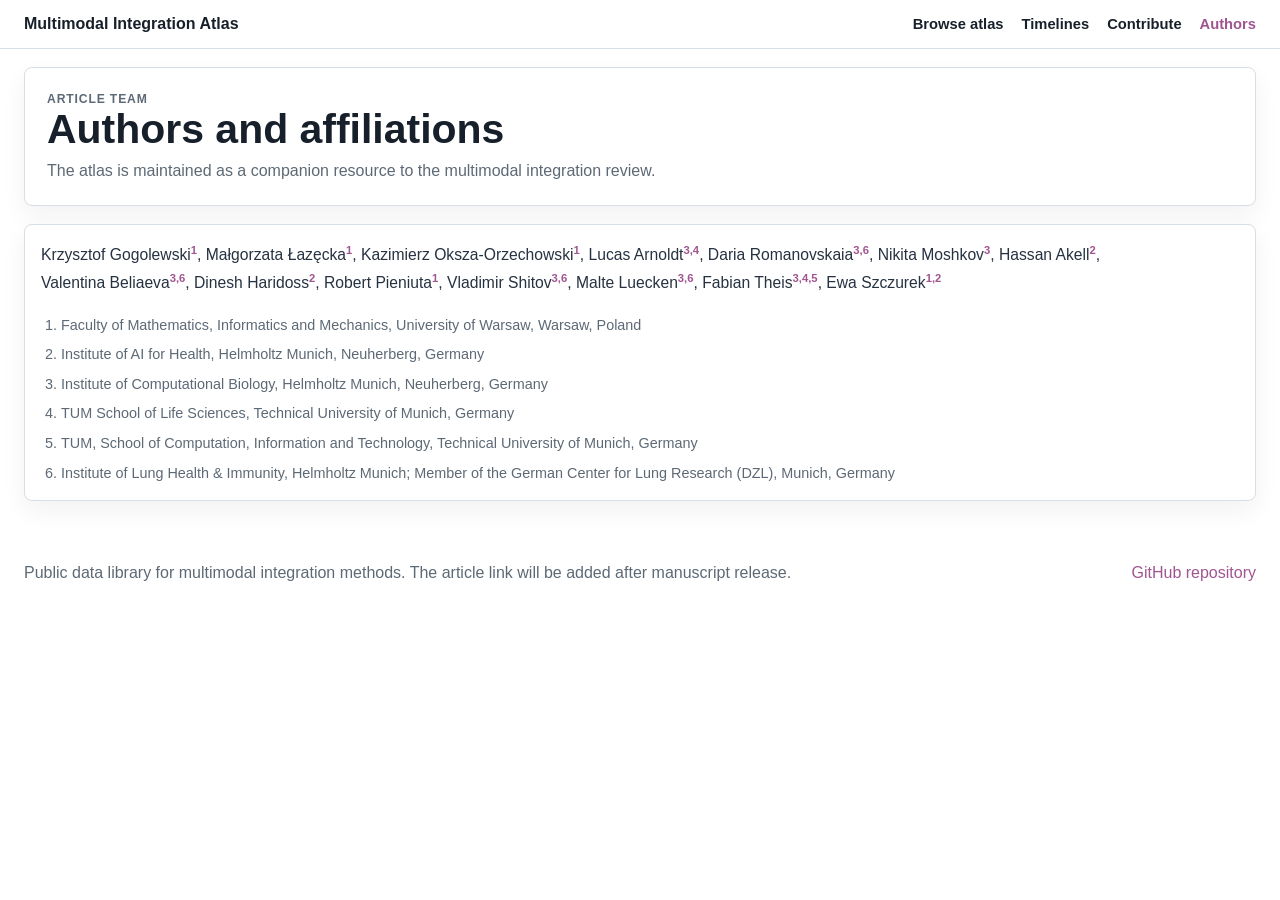
==== authors.html @ aa35d847 "feat: refine atlas landing flow" ====
<!doctype html>
<html lang="en">
  <head>
    <meta charset="utf-8" />
    <meta name="viewport" content="width=device-width, initial-scale=1" />
    <meta
      name="description"
      content="Authors and affiliations for the Multimodal Integration Atlas companion resource."
    />
    <title>Authors | Multimodal Integration Atlas</title>
    <link rel="stylesheet" href="styles.css" />
  </head>
  <body>
    <header class="site-header">
      <div class="header-inner">
        <a class="site-mark" href="index.html" aria-label="Multimodal Integration Atlas home">
          Multimodal Integration Atlas
        </a>
        <nav class="header-actions" aria-label="Site navigation">
          <a href="index.html#atlas">Browse atlas</a>
          <a href="timeline.html">Timelines</a>
          <a href="index.html#contribute">Contribute</a>
          <a href="authors.html" aria-current="page">Authors</a>
        </nav>
      </div>
    </header>

    <main>
      <section class="page-head">
        <p class="section-kicker">Article team</p>
        <h1>Authors and affiliations</h1>
        <p>
          The atlas is maintained as a companion resource to the multimodal
          integration review.
        </p>
      </section>

      <section class="authors-section" aria-label="Authors and affiliations">
        <p class="authors-list">
          Krzysztof Gogolewski<sup>1</sup>, Małgorzata Łazęcka<sup>1</sup>,
          Kazimierz Oksza-Orzechowski<sup>1</sup>, Lucas Arnoldt<sup>3,4</sup>,
          Daria Romanovskaia<sup>3,6</sup>, Nikita Moshkov<sup>3</sup>,
          Hassan Akell<sup>2</sup>, Valentina Beliaeva<sup>3,6</sup>,
          Dinesh Haridoss<sup>2</sup>, Robert Pieniuta<sup>1</sup>,
          Vladimir Shitov<sup>3,6</sup>, Malte Luecken<sup>3,6</sup>,
          Fabian Theis<sup>3,4,5</sup>, Ewa Szczurek<sup>1,2</sup>
        </p>
        <ol class="affiliations-list">
          <li>Faculty of Mathematics, Informatics and Mechanics, University of Warsaw, Warsaw, Poland</li>
          <li>Institute of AI for Health, Helmholtz Munich, Neuherberg, Germany</li>
          <li>Institute of Computational Biology, Helmholtz Munich, Neuherberg, Germany</li>
          <li>TUM School of Life Sciences, Technical University of Munich, Germany</li>
          <li>TUM, School of Computation, Information and Technology, Technical University of Munich, Germany</li>
          <li>Institute of Lung Health &amp; Immunity, Helmholtz Munich; Member of the German Center for Lung Research (DZL), Munich, Germany</li>
        </ol>
      </section>
    </main>

    <footer class="site-footer">
      <p>
        Public data library for multimodal integration methods. The article link
        will be added after manuscript release.
      </p>
      <a href="https://github.com/storaged/multimodal-integration-atlas" target="_blank" rel="noreferrer">
        GitHub repository
      </a>
    </footer>
  </body>
</html>
---- styles.css ----
:root {
  --ink: #17202a;
  --muted: #5d6975;
  --line: #d8dee5;
  --panel: #ffffff;
  --soft: #f8fafb;
  --violet: #a79ac8;
  --lavender: #c2d1ff;
  --plum: #a05590;
  --mauve: #b27eb9;
  --shadow: 0 10px 24px rgba(26, 36, 48, 0.06);
}

* {
  box-sizing: border-box;
}

body {
  margin: 0;
  color: var(--ink);
  background: #ffffff;
  font-family: "Helvetica Neue", Helvetica, Arial, sans-serif;
  font-weight: 400;
  line-height: 1.5;
}

a {
  color: var(--plum);
  text-decoration: none;
}

a:hover {
  text-decoration: underline;
}

.site-header {
  position: sticky;
  top: 0;
  z-index: 20;
  background: #ffffff;
  border-bottom: 1px solid var(--line);
}

.header-inner {
  max-width: 1280px;
  margin: 0 auto;
  padding: 12px 24px;
  display: grid;
  grid-template-columns: minmax(0, 1fr) auto;
  gap: 24px;
  align-items: center;
}

.site-mark {
  color: var(--ink);
  font-weight: 700;
  letter-spacing: 0;
}

.site-mark:hover {
  text-decoration: none;
}

.eyebrow {
  margin: 0 0 8px;
  color: var(--plum);
  font-size: 0.78rem;
  font-weight: 700;
  letter-spacing: 0.08em;
  text-transform: uppercase;
}

.section-kicker {
  margin: 0 0 8px;
  color: var(--plum);
  font-size: 0.76rem;
  font-weight: 700;
  letter-spacing: 0.07em;
  text-transform: uppercase;
}

h1,
h2,
h3,
p {
  margin-top: 0;
}

h1 {
  margin-bottom: 10px;
  font-size: clamp(1.9rem, 3.2vw, 3rem);
  line-height: 1.05;
  font-weight: 700;
  letter-spacing: 0;
}

h2 {
  margin-bottom: 16px;
  font-size: 1.05rem;
  letter-spacing: 0;
}

.lede {
  max-width: 760px;
  margin-bottom: 0;
  color: var(--muted);
  font-size: 0.98rem;
}

.header-actions {
  justify-content: flex-end;
}

.header-actions a,
.header-actions button {
  min-height: auto;
  border: 0;
  padding: 0;
  background: transparent;
  color: var(--ink);
  font-size: 0.92rem;
  font-weight: 700;
}

.header-actions a:hover,
.header-actions button:hover {
  color: var(--plum);
  box-shadow: none;
  text-decoration: none;
}

.header-actions [aria-current="page"] {
  color: var(--plum);
}

.toolbar-controls {
  display: flex;
  align-items: center;
  gap: 10px;
  flex-wrap: wrap;
}

.header-actions {
  display: flex;
  align-items: center;
  gap: 18px;
  flex-wrap: wrap;
}

.button,
button {
  min-height: 40px;
  border: 1px solid var(--line);
  border-radius: 6px;
  padding: 9px 14px;
  background: #ffffff;
  color: var(--ink);
  font: inherit;
  font-weight: 700;
  cursor: pointer;
}

.button.primary {
  border-color: var(--plum);
  background: var(--plum);
  color: #ffffff;
}

.button.secondary {
  border-color: #b8c3cf;
}

.button:hover,
button:hover {
  text-decoration: none;
  box-shadow: 0 0 0 3px rgba(194, 209, 255, 0.65);
}

.link-button {
  min-height: auto;
  border: 0;
  padding: 0;
  background: transparent;
  color: var(--plum);
}

main {
  max-width: 1280px;
  margin: 0 auto;
  padding: 18px 24px 24px;
}

.hero {
  position: relative;
  min-height: min(720px, calc(100vh - 64px));
  display: grid;
  place-items: center;
  overflow: hidden;
}

.hero img {
  position: absolute;
  inset: 0;
  width: 100%;
  height: 100%;
  object-fit: cover;
}

.hero::after {
  content: "";
  position: absolute;
  inset: 0;
  background:
    linear-gradient(180deg, rgba(255, 255, 255, 0.1) 0%, rgba(255, 255, 255, 0.2) 55%, #ffffff 100%),
    radial-gradient(circle at 50% 50%, rgba(255, 255, 255, 0.72), rgba(255, 255, 255, 0.2) 60%);
}

.hero-content {
  position: relative;
  z-index: 1;
  width: min(860px, calc(100% - 48px));
  margin: 0 auto;
  padding: 72px 0;
  text-align: center;
}

.hero h1 {
  margin-bottom: 18px;
  font-size: clamp(3rem, 7vw, 6rem);
  line-height: 0.98;
  color: #171b58;
}

.hero .lede {
  max-width: 780px;
  margin: 0 auto;
  color: #2d3657;
  font-size: clamp(1rem, 1.5vw, 1.25rem);
}

.hero-actions {
  display: flex;
  justify-content: center;
  gap: 12px;
  flex-wrap: wrap;
  margin-top: 30px;
}

.overview {
  display: grid;
  grid-template-columns: minmax(0, 1fr);
  gap: 18px;
  margin-bottom: 18px;
}

.about-head,
.about-card,
.figure-details {
  border: 1px solid var(--line);
  border-radius: 8px;
  background: var(--panel);
  box-shadow: var(--shadow);
}

.about-head {
  padding: 18px 20px;
}

.about-head h2 {
  margin-bottom: 8px;
  font-size: 1.2rem;
}

.about-head p {
  max-width: 940px;
  margin-bottom: 0;
  color: var(--muted);
}

.about-grid {
  display: grid;
  grid-template-columns: repeat(4, minmax(0, 1fr));
  gap: 12px;
}

.about-card {
  min-height: 172px;
  padding: 16px;
}

.about-icon {
  width: 34px;
  height: 34px;
  display: inline-grid;
  place-items: center;
  margin-bottom: 12px;
  border-radius: 8px;
  background: rgba(194, 209, 255, 0.34);
  color: var(--plum);
}

.about-icon svg {
  width: 22px;
  height: 22px;
  fill: none;
  stroke: currentColor;
  stroke-width: 1.8;
  stroke-linecap: round;
  stroke-linejoin: round;
}

.about-card h3 {
  margin-bottom: 6px;
  font-size: 1rem;
}

.about-card p {
  margin-bottom: 0;
  color: var(--muted);
  font-size: 0.9rem;
}

.intro-panel {
  padding: 18px 20px;
  display: grid;
  grid-template-columns: minmax(0, 1fr) 300px;
  gap: 24px;
  align-items: start;
}

.intro-panel h2 {
  margin-bottom: 6px;
  font-size: 1.12rem;
}

.intro-panel p {
  margin-bottom: 0;
  color: var(--muted);
}

.workflow-list {
  margin: 0;
  padding-left: 22px;
  color: #344150;
}

.workflow-list li {
  margin-bottom: 5px;
  padding-left: 3px;
}

.value-points {
  display: grid;
  grid-template-columns: repeat(3, minmax(0, 1fr));
  gap: 18px;
  margin-top: 18px;
}

.value-points div {
  border-left: 3px solid var(--violet);
  padding-left: 12px;
}

.value-points strong,
.value-points span {
  display: block;
}

.value-points strong {
  margin-bottom: 4px;
  color: var(--ink);
}

.value-points span {
  color: var(--muted);
  font-size: 0.88rem;
}

.metric-panel {
  display: grid;
  grid-template-columns: repeat(4, minmax(0, 1fr));
  gap: 12px;
}

.metric-panel > div,
.filters,
.results {
  border: 1px solid var(--line);
  border-radius: 8px;
  background: var(--panel);
  box-shadow: var(--shadow);
}

.metric-panel > div {
  min-height: 56px;
  padding: 10px 14px;
}

.metric {
  display: block;
  font-size: 1.45rem;
  font-weight: 700;
  line-height: 1;
}

.metric-label {
  display: block;
  margin-top: 5px;
  color: var(--muted);
  font-size: 0.82rem;
}

.figure-strip {
  display: grid;
  grid-template-columns: 1.1fr 1fr;
  gap: 12px;
  min-width: 0;
}

.figure-details {
  grid-column: 1 / -1;
  padding: 10px 12px;
}

.figure-details summary {
  cursor: pointer;
  color: var(--muted);
  font-weight: 720;
}

.figure-details[open] summary {
  margin-bottom: 12px;
}

.figure-strip img {
  width: 100%;
  height: 100%;
  max-height: 302px;
  object-fit: contain;
  border: 1px solid var(--line);
  border-radius: 8px;
  background: #ffffff;
}

.workspace {
  display: grid;
  grid-template-columns: 1fr;
  gap: 18px;
  align-items: start;
}

.timeline-section {
  margin-bottom: 18px;
  border: 1px solid var(--line);
  border-radius: 8px;
  padding: 16px;
  background: var(--panel);
  box-shadow: var(--shadow);
}

.authors-section {
  margin-bottom: 18px;
  border: 1px solid var(--line);
  border-radius: 8px;
  padding: 16px;
  background: var(--panel);
  box-shadow: var(--shadow);
}

.authors-list {
  max-width: 1120px;
  margin-bottom: 18px;
  color: #263241;
  font-size: 0.98rem;
  line-height: 1.75;
}

.authors-list sup {
  color: var(--plum);
  font-size: 0.72em;
  font-weight: 700;
}

.affiliations-list {
  display: grid;
  gap: 8px;
  margin: 0;
  padding-left: 20px;
  color: var(--muted);
  font-size: 0.9rem;
}

.section-head {
  display: grid;
  grid-template-columns: minmax(0, 1fr) minmax(260px, 440px);
  gap: 18px;
  align-items: end;
  margin-bottom: 14px;
}

.section-head h2 {
  margin-bottom: 0;
}

.section-head p {
  margin: 0;
  color: var(--muted);
  font-size: 0.92rem;
}

.timeline-list {
  display: grid;
  grid-template-columns: repeat(auto-fit, minmax(210px, 1fr));
  gap: 12px;
}

.timeline-year {
  border: 1px solid #e1e6eb;
  border-radius: 8px;
  padding: 12px;
  background: #fbfcfd;
}

.timeline-year-head {
  display: flex;
  align-items: baseline;
  justify-content: space-between;
  gap: 10px;
  border-bottom: 1px solid #e5e9ee;
  padding-bottom: 8px;
  margin-bottom: 10px;
}

.timeline-year-head strong {
  color: var(--plum);
  font-size: 1.12rem;
}

.timeline-year-head span,
.timeline-methods small {
  color: var(--muted);
  font-size: 0.78rem;
}

.timeline-methods {
  display: grid;
  gap: 6px;
}

.timeline-methods span {
  display: flex;
  justify-content: space-between;
  gap: 10px;
}

.timeline-methods b {
  font-size: 0.88rem;
}

.timeline-more {
  color: var(--plum);
  font-weight: 700;
}

.filters,
.results {
  padding: 14px 16px;
}

.filters {
  display: grid;
  grid-template-columns: minmax(170px, 260px) repeat(4, minmax(0, 1fr));
  gap: 12px;
  align-items: start;
}

.filters-head,
.results-toolbar {
  display: flex;
  align-items: center;
  justify-content: space-between;
  gap: 16px;
}

.filters-head {
  grid-column: 1 / -1;
}

.field {
  display: grid;
  gap: 5px;
  margin-bottom: 0;
}

.filter-intro {
  display: grid;
  gap: 12px;
}

.filter-help {
  border: 1px solid #e1e7ed;
  border-radius: 8px;
  padding: 12px;
  background: rgba(194, 209, 255, 0.14);
}

.filter-help h3 {
  margin-bottom: 6px;
  font-size: 0.96rem;
}

.filter-help p {
  margin-bottom: 10px;
  color: var(--muted);
  font-size: 0.86rem;
}

.filter-group {
  margin: 0;
  border: 1px solid #e1e7ed;
  border-radius: 8px;
  padding: 10px;
  display: grid;
  gap: 8px;
  align-content: start;
}

.filter-group legend {
  padding: 0 6px;
  color: var(--ink);
  font-size: 0.86rem;
  font-weight: 700;
}

.field span,
.toolbar-controls label {
  color: var(--muted);
  font-size: 0.88rem;
  font-weight: 700;
}

input[type="search"],
input[type="text"],
textarea,
select {
  width: 100%;
  min-height: 34px;
  border: 1px solid #c7d0da;
  border-radius: 6px;
  padding: 8px 10px;
  background: #ffffff;
  color: var(--ink);
  font: inherit;
}

textarea {
  resize: vertical;
}

input:focus,
select:focus,
textarea:focus,
button:focus-visible,
a:focus-visible {
  outline: 3px solid rgba(194, 209, 255, 0.75);
  outline-offset: 2px;
}

.filter-note {
  margin-top: 0;
  padding: 10px;
  border-left: 3px solid var(--violet);
  background: #f5fbfa;
  color: var(--muted);
  font-size: 0.84rem;
}

.active-filters {
  display: flex;
  gap: 8px;
  flex-wrap: wrap;
  min-height: 28px;
  margin-bottom: 12px;
}

.chip {
  display: inline-flex;
  align-items: center;
  min-height: 26px;
  border: 1px solid #ccd6df;
  border-radius: 999px;
  padding: 3px 9px;
  background: var(--soft);
  color: #344150;
  font-size: 0.82rem;
}

.results-list {
  display: grid;
  gap: 12px;
}

.method-card {
  border: 1px solid var(--line);
  border-radius: 8px;
  padding: 14px;
  background: #ffffff;
}

.method-card:hover {
  border-color: #b7c6d5;
}

.method-topline {
  display: flex;
  justify-content: space-between;
  gap: 12px;
  align-items: start;
}

.method-card h3 {
  margin-bottom: 6px;
  font-size: 1.1rem;
}

.method-meta {
  color: var(--muted);
  font-size: 0.9rem;
}

.publication-meta {
  margin-top: 2px;
  color: var(--muted);
  font-size: 0.82rem;
}

.method-summary {
  max-width: 980px;
  margin: 8px 0 0;
  color: #344150;
  font-size: 0.92rem;
}

.results-meta {
  margin: -10px 0 0;
  color: var(--muted);
  font-size: 0.84rem;
}

.results-actions {
  display: flex;
  align-items: center;
  justify-content: center;
  gap: 12px;
  flex-wrap: wrap;
  margin-top: 14px;
}

.score {
  min-width: 68px;
  border-radius: 6px;
  padding: 4px 8px;
  background: rgba(194, 209, 255, 0.45);
  color: #4c4271;
  font-size: 0.82rem;
  font-weight: 700;
  text-align: center;
}

.axis-grid {
  display: grid;
  grid-template-columns: repeat(5, minmax(0, 1fr));
  gap: 8px;
  margin-top: 12px;
}

.axis {
  border: 1px solid #e1e6eb;
  border-radius: 6px;
  padding: 8px;
  background: #fbfcfd;
}

.axis span {
  display: block;
  color: var(--muted);
  font-size: 0.74rem;
  font-weight: 700;
  text-transform: uppercase;
}

.axis strong {
  display: block;
  margin-top: 3px;
  color: var(--ink);
  font-size: 0.92rem;
  font-weight: 700;
}

.method-links {
  display: flex;
  flex-wrap: wrap;
  gap: 8px;
  margin-top: 8px;
}

.method-link {
  display: inline-flex;
  align-items: center;
  min-height: 26px;
  border: 1px solid rgba(167, 154, 200, 0.55);
  border-radius: 5px;
  padding: 3px 8px;
  background: rgba(194, 209, 255, 0.22);
  color: #6f3f68;
  font-size: 0.82rem;
  font-weight: 700;
}

.method-link.missing {
  border-color: #d8dee5;
  background: #fbfcfd;
  color: var(--muted);
}

.status {
  display: inline-flex;
  align-items: center;
  margin-top: 12px;
  border-radius: 5px;
  padding: 3px 8px;
  font-size: 0.82rem;
  font-weight: 700;
}

.status.curated {
  background: rgba(167, 154, 200, 0.18);
  color: #5a4c83;
}

.status.needs-curation {
  background: rgba(178, 126, 185, 0.16);
  color: #814575;
}

.empty-state {
  border: 1px dashed #b9c5cf;
  border-radius: 8px;
  padding: 32px;
  color: var(--muted);
  text-align: center;
}

.site-footer {
  max-width: 1280px;
  margin: 0 auto;
  padding: 18px 24px 32px;
  display: flex;
  justify-content: space-between;
  gap: 18px;
  color: var(--muted);
}

.site-footer p {
  margin: 0;
}

.suggest-dialog,
.info-dialog {
  width: min(880px, calc(100vw - 32px));
  max-height: min(860px, calc(100vh - 32px));
  border: 1px solid var(--line);
  border-radius: 10px;
  padding: 0;
  box-shadow: 0 28px 80px rgba(19, 32, 45, 0.24);
}

.suggest-dialog::backdrop,
.info-dialog::backdrop {
  background: rgba(23, 32, 42, 0.42);
}

.suggest-form {
  padding: 22px;
}

.info-panel {
  padding: 22px;
}

.info-panel img {
  width: 100%;
  max-height: 420px;
  object-fit: contain;
  border: 1px solid var(--line);
  border-radius: 8px;
  background: #ffffff;
}

.axis-definitions {
  display: grid;
  grid-template-columns: repeat(3, minmax(0, 1fr));
  gap: 12px;
  margin-top: 14px;
}

.axis-definitions article {
  border-left: 3px solid var(--violet);
  padding-left: 12px;
}

.axis-definitions h3 {
  margin-bottom: 4px;
  font-size: 0.96rem;
}

.axis-definitions p,
.figure-caption {
  color: var(--muted);
  font-size: 0.88rem;
}

.figure-caption {
  margin: 16px 0 0;
}

.page-head {
  border: 1px solid var(--line);
  border-radius: 8px;
  padding: 22px;
  margin-bottom: 18px;
  background: var(--panel);
  box-shadow: var(--shadow);
}

.page-head h1 {
  margin-bottom: 8px;
}

.page-head p {
  max-width: 760px;
  margin-bottom: 0;
  color: var(--muted);
}

.dialog-head,
.dialog-actions {
  display: flex;
  align-items: center;
  justify-content: space-between;
  gap: 16px;
}

.dialog-head h2 {
  margin-bottom: 0;
  font-size: 1.35rem;
}

.dialog-copy {
  margin: 12px 0 18px;
  color: var(--muted);
}

.suggest-grid {
  display: grid;
  grid-template-columns: repeat(2, minmax(0, 1fr));
  gap: 0 14px;
}

.suggest-grid .field:last-child {
  grid-column: 1 / -1;
}

@media (max-width: 980px) {
  .header-inner,
  .overview,
  .workspace,
  .filters,
  .metric-panel {
    grid-template-columns: 1fr;
  }

  .intro-panel {
    grid-template-columns: 1fr;
  }

  .header-inner {
    grid-template-columns: 1fr;
    gap: 10px;
  }

  .header-actions {
    justify-content: flex-start;
  }

  .value-points,
  .section-head,
  .about-grid,
  .axis-definitions {
    grid-template-columns: 1fr;
  }

  .figure-strip {
    grid-template-columns: 1fr;
  }

  .axis-grid {
    grid-template-columns: repeat(2, minmax(0, 1fr));
  }
}

@media (max-width: 620px) {
  main,
  .header-inner,
  .site-footer {
    padding-left: 16px;
    padding-right: 16px;
  }

  .method-topline,
  .results-toolbar,
  .dialog-head,
  .dialog-actions,
  .site-footer {
    align-items: stretch;
    flex-direction: column;
  }

  .suggest-grid {
    grid-template-columns: 1fr;
  }

  .axis-grid {
    grid-template-columns: 1fr;
  }
}
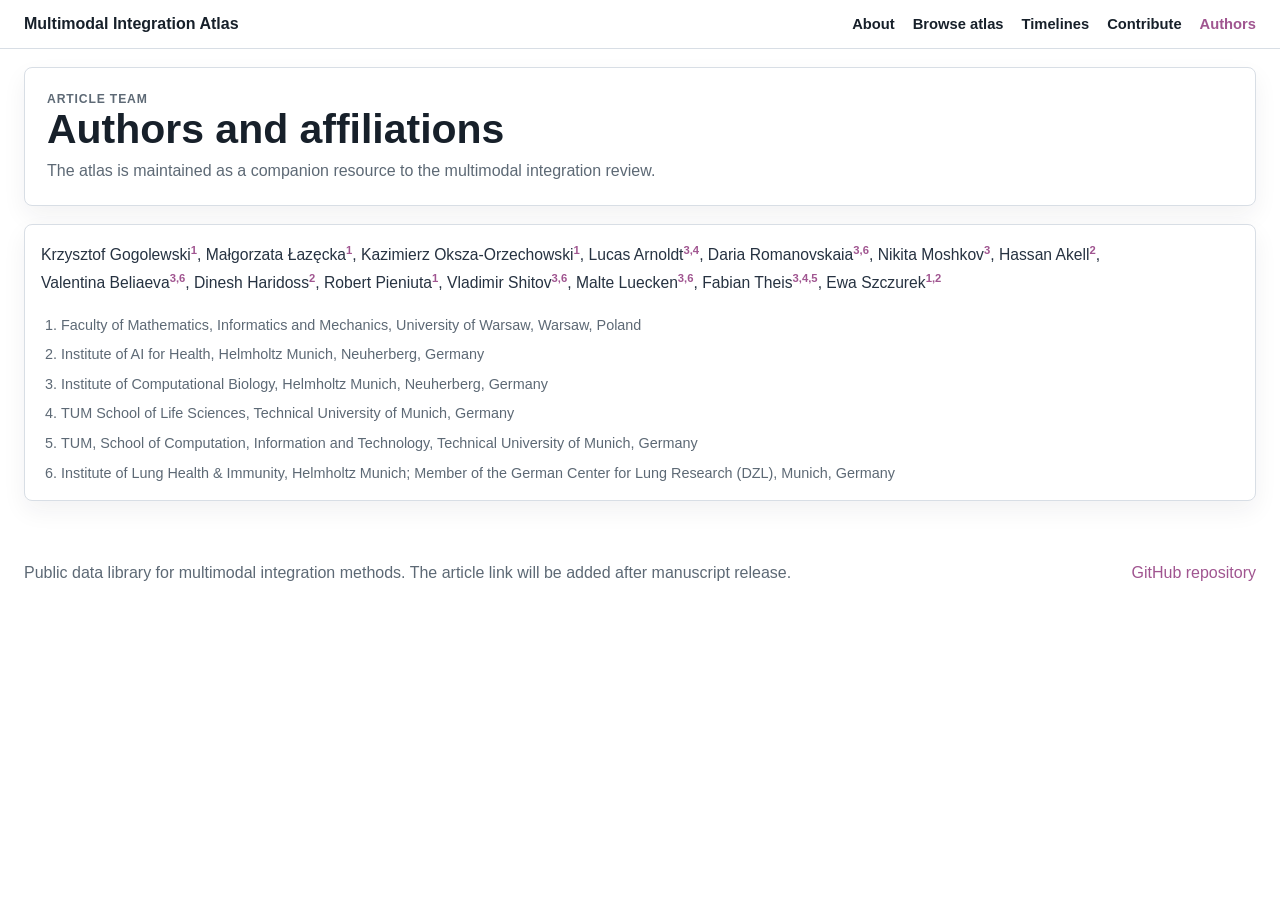
==== commit f6bebb55: "copy: clarify atlas about section" ====
--- a/authors.html
+++ b/authors.html
@@ -17,6 +17,7 @@
           Multimodal Integration Atlas
         </a>
         <nav class="header-actions" aria-label="Site navigation">
+          <a href="index.html#about">About</a>
           <a href="index.html#atlas">Browse atlas</a>
           <a href="timeline.html">Timelines</a>
           <a href="index.html#contribute">Contribute</a>
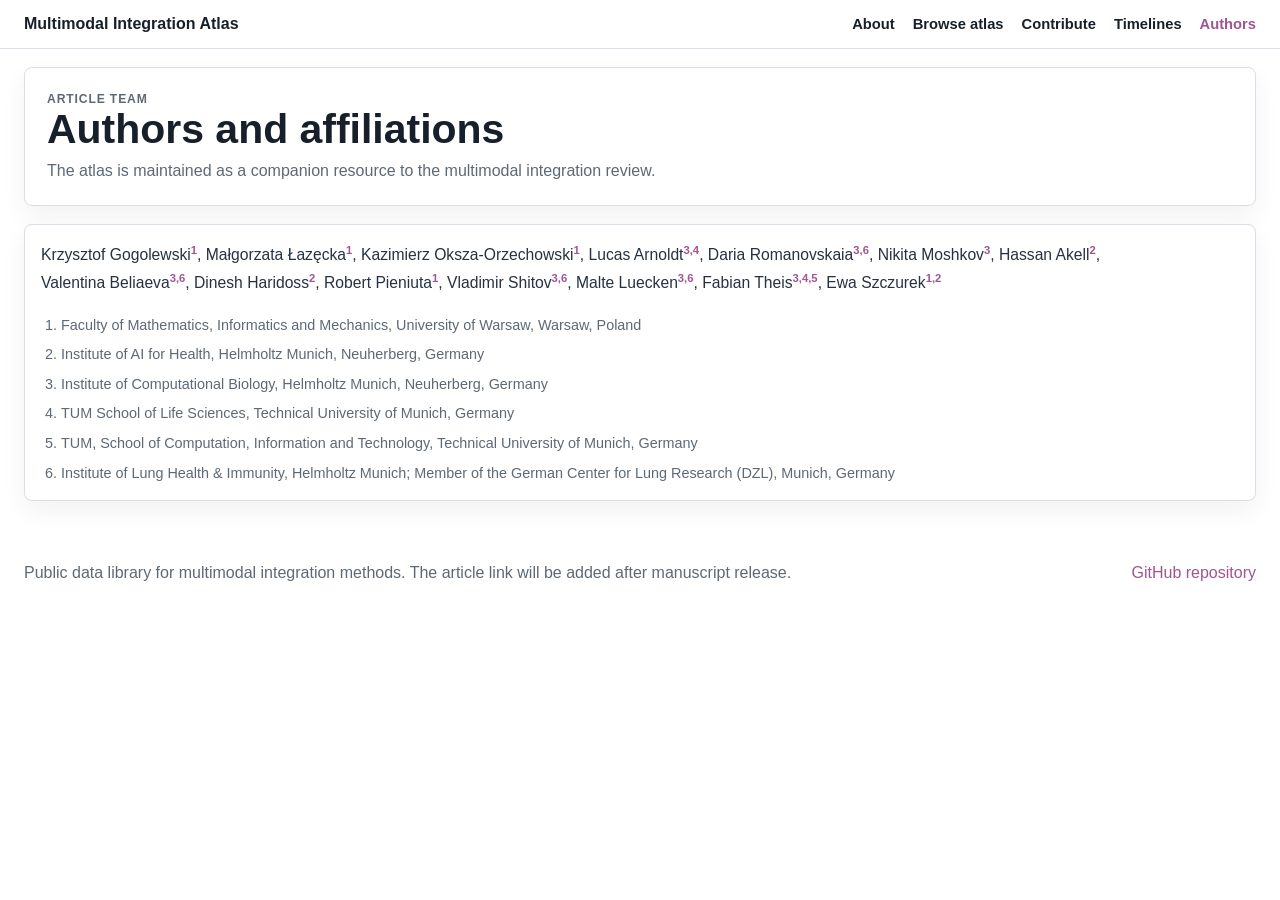
==== commit 257cc239: "style: align about nav and label color" ====
--- a/authors.html
+++ b/authors.html
@@ -19,8 +19,8 @@
         <nav class="header-actions" aria-label="Site navigation">
           <a href="index.html#about">About</a>
           <a href="index.html#atlas">Browse atlas</a>
+          <a href="index.html#contribute">Contribute</a>
           <a href="timeline.html">Timelines</a>
-          <a href="index.html#contribute">Contribute</a>
           <a href="authors.html" aria-current="page">Authors</a>
         </nav>
       </div>
--- a/styles.css
+++ b/styles.css
@@ -264,6 +264,10 @@
 
 .about-head {
   padding: 18px 20px;
+}
+
+.about-head .section-kicker {
+  color: var(--plum);
 }
 
 .about-head h2 {
